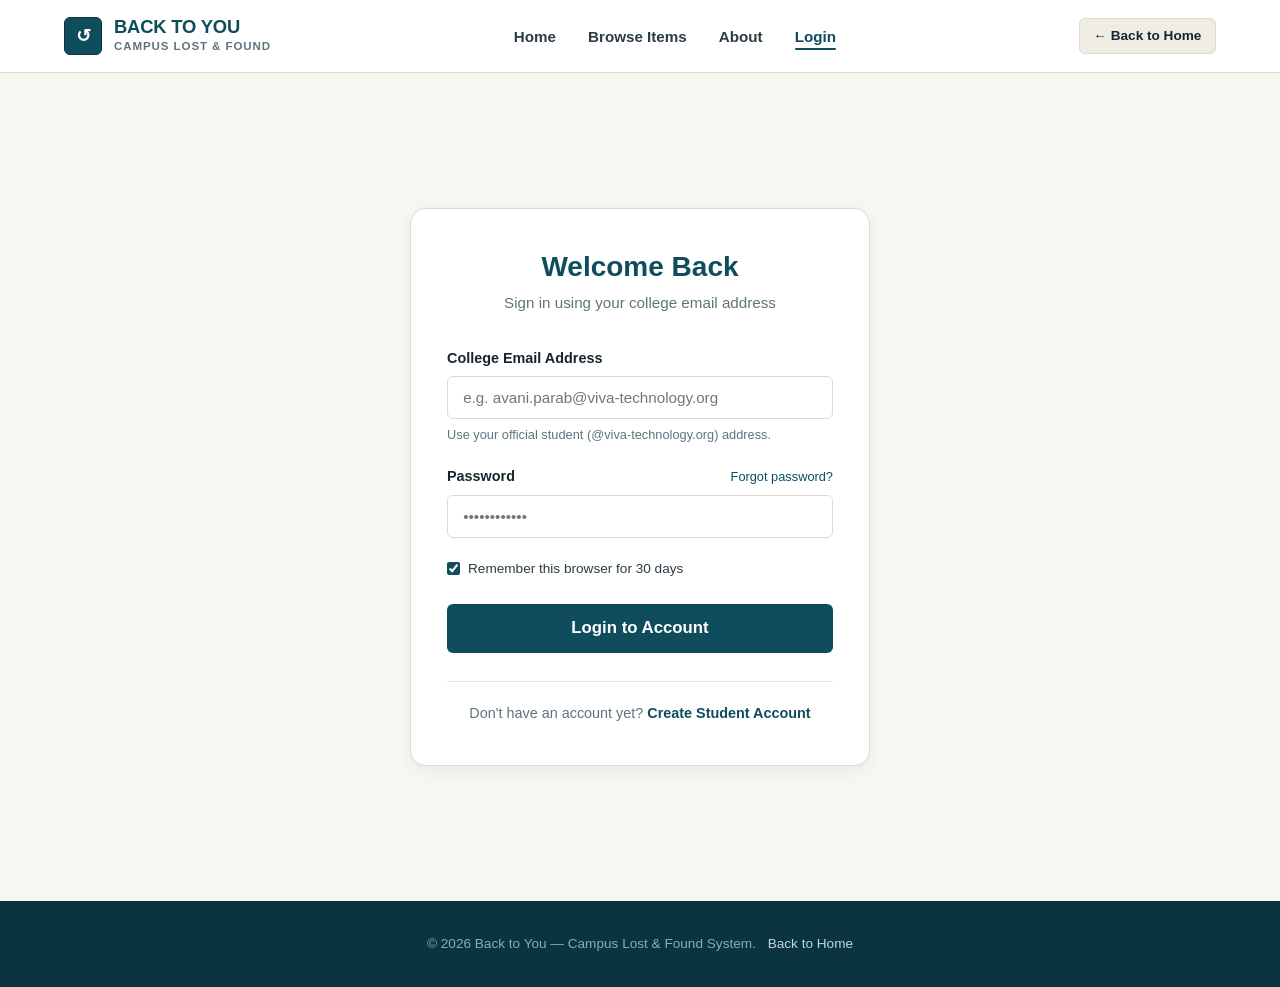
==== login.html @ 6b31cf3d "Initial Commit - Back-to-You project upload" ====
<!DOCTYPE html>
<html lang="en">

<head>
  <meta charset="UTF-8">
  <meta name="viewport" content="width=device-width, initial-scale=1.0">
  <title>Login — Back to You</title>
  <meta name="description" content="Sign in to your Back to You student or staff campus account.">
  <link rel="stylesheet" href="style.css">
</head>

<body>

  <!-- Top Navigation Bar -->
  <header class="site-header">
    <div class="container">
      <nav class="navbar" aria-label="Main Navigation">
        <a href="index.html" class="brand">
          <div class="brand-icon" aria-hidden="true">↺</div>
          <div class="brand-text">
            <span class="brand-title">BACK TO YOU</span>
            <span class="brand-subtitle">Campus Lost &amp; Found</span>
          </div>
        </a>

        <ul class="nav-links">
          <li><a href="index.html" class="nav-link">Home</a></li>
          <li><a href="items.html" class="nav-link">Browse Items</a></li>
          <li><a href="index.html#about" class="nav-link">About</a></li>
          <li><a href="login.html" class="nav-link active">Login</a></li>
        </ul>

        <div class="nav-actions">
          <a href="index.html" class="btn btn-secondary btn-sm">&larr; Back to Home</a>
        </div>
      </nav>
    </div>
  </header>

  <!-- Login Main Content -->
  <main class="auth-page">
    <div class="auth-card">
      <div class="auth-header">
        <h1>Welcome Back</h1>
        <p>Sign in using your college email address</p>
      </div>

      <form action="dashboard.html" method="get">
        <div class="form-group">
          <label for="login-email" class="form-label">College Email Address</label>
          <input type="email" id="login-email" name="email" class="form-control"
            placeholder="e.g. avani.parab@viva-technology.org" required>
          <div class="form-help">Use your official student (@viva-technology.org) address.</div>
        </div>

        <div class="form-group">
          <div style="display: flex; justify-content: space-between; align-items: center; margin-bottom: 0.4rem;">
            <label for="login-password" class="form-label" style="margin-bottom: 0;">Password</label>
            <a href="#" style="font-size: 0.8rem; color: var(--primary);">Forgot password?</a>
          </div>
          <input type="password" id="login-password" name="password" class="form-control" placeholder="••••••••••••"
            required>
        </div>

        <div class="form-group" style="display: flex; align-items: center; gap: 0.5rem; margin-top: 0.5rem;">
          <input type="checkbox" id="remember-me" name="remember" checked
            style="accent-color: var(--primary); cursor: pointer;">
          <label for="remember-me" style="font-size: 0.85rem; color: var(--text-body); cursor: pointer;">Remember this
            browser for 30 days</label>
        </div>

        <div style="margin-top: 1.5rem;">
          <button type="submit" class="btn btn-primary btn-full btn-lg">Login to Account</button>
        </div>
      </form>

      <div class="auth-footer">
        Don't have an account yet? <a href="register.html" style="font-weight: 600;">Create Student Account</a>
      </div>
    </div>
  </main>

  <!-- Footer -->
  <footer class="site-footer" style="padding: 2rem 0; margin-top: auto;">
    <div class="container text-center" style="font-size: 0.85rem; color: #8EABB4;">
      &copy; 2026 Back to You — Campus Lost &amp; Found System. <a href="index.html"
        style="color: #C0D6DC; margin-left: 0.5rem;">Back to Home</a>
    </div>
  </footer>

  <script src="script.js" defer></script>
</body>

</html>
---- style.css ----
/* ==========================================================================
   Back to You — Campus Lost & Found System
   Phase 1 Complete Stylesheet (Pure CSS3)
   ========================================================================== */

:root {
  /* Brand Palette */
  --primary: #0F4C5C;
  --primary-dark: #0A3540;
  --primary-light: #EBF4F6;
  --primary-border: #BCD5DB;
  
  --secondary: #F8F6F0;
  --secondary-surface: #EFECE3;
  --secondary-card: #FFFFFF;

  --accent: #E36414;
  --accent-hover: #C5530B;
  --accent-light: #FFF1E8;

  /* Neutrals & Text */
  --text-dark: #16262C;
  --text-body: #2B3D44;
  --text-muted: #5F747D;
  --text-light: #8E9FA6;
  --border: #DFD9CE;
  --border-light: #EDE8DE;

  /* Semantic Status */
  --status-lost-text: #991B1B;
  --status-lost-bg: #FEE2E2;
  --status-lost-border: #FECACA;

  --status-found-text: #065F46;
  --status-found-bg: #D1FAE5;
  --status-found-border: #A7F3D0;

  --status-resolved-text: #374151;
  --status-resolved-bg: #F3F4F6;
  --status-resolved-border: #E5E7EB;

  --status-active-text: #075985;
  --status-active-bg: #E0F2FE;
  --status-active-border: #BAE6FD;

  /* Elevation & Shape */
  --radius-sm: 6px;
  --radius-md: 10px;
  --radius-lg: 16px;
  --shadow-subtle: 0 1px 3px rgba(15, 76, 92, 0.06), 0 1px 2px rgba(0, 0, 0, 0.04);
  --shadow-card: 0 4px 14px rgba(15, 76, 92, 0.07);
  --shadow-hover: 0 8px 24px rgba(15, 76, 92, 0.12);

  /* Typography */
  --font-sans: -apple-system, BlinkMacSystemFont, "Segoe UI", Roboto, "Helvetica Neue", Arial, sans-serif;
  --font-mono: ui-monospace, SFMono-Regular, Menlo, Monaco, Consolas, monospace;
}

/* Base Reset */
*, *::before, *::after {
  box-sizing: border-box;
  margin: 0;
  padding: 0;
}

html {
  font-size: 16px;
  scroll-behavior: smooth;
}

body {
  font-family: var(--font-sans);
  background-color: var(--secondary);
  color: var(--text-body);
  line-height: 1.6;
  min-height: 100vh;
  display: flex;
  flex-direction: column;
  overflow-x: hidden;
  -webkit-font-smoothing: antialiased;
}

img, svg {
  display: block;
  max-width: 100%;
}

a {
  color: var(--primary);
  text-decoration: none;
  transition: color 0.2s ease;
}

a:hover {
  color: var(--primary-dark);
}

/* ==========================================================================
   Typography & Common Elements
   ========================================================================== */

h1, h2, h3, h4, h5, h6 {
  color: var(--text-dark);
  font-weight: 700;
  line-height: 1.25;
}

p {
  margin-bottom: 1rem;
}

p:last-child {
  margin-bottom: 0;
}

.text-muted {
  color: var(--text-muted);
}

.text-center {
  text-align: center;
}

.tabular-num {
  font-variant-numeric: tabular-nums;
  font-feature-settings: "tnum";
}

.container {
  width: 100%;
  max-width: 1200px;
  margin: 0 auto;
  padding: 0 1.5rem;
}

.section {
  padding: 4.5rem 0;
}

.section-title {
  font-size: 2rem;
  margin-bottom: 0.5rem;
  color: var(--text-dark);
}

.section-subtitle {
  color: var(--text-muted);
  font-size: 1.1rem;
  max-width: 650px;
  margin-bottom: 2.5rem;
}

/* ==========================================================================
   Buttons
   ========================================================================== */

.btn {
  display: inline-flex;
  align-items: center;
  justify-content: center;
  gap: 0.5rem;
  font-family: var(--font-sans);
  font-size: 0.95rem;
  font-weight: 600;
  padding: 0.7rem 1.4rem;
  border-radius: var(--radius-sm);
  border: 1px solid transparent;
  cursor: pointer;
  text-decoration: none;
  white-space: nowrap;
  transition: background-color 0.2s ease, border-color 0.2s ease, color 0.2s ease, transform 0.15s ease;
}

.btn:active {
  transform: translateY(1px);
}

.btn-primary {
  background-color: var(--primary);
  color: #FFFFFF;
}

.btn-primary:hover {
  background-color: var(--primary-dark);
  color: #FFFFFF;
}

.btn-accent {
  background-color: var(--accent);
  color: #FFFFFF;
}

.btn-accent:hover {
  background-color: var(--accent-hover);
  color: #FFFFFF;
}

.btn-secondary {
  background-color: var(--secondary-surface);
  color: var(--text-dark);
  border-color: var(--border);
}

.btn-secondary:hover {
  background-color: var(--border);
  color: var(--text-dark);
}

.btn-outline {
  background-color: transparent;
  color: var(--primary);
  border-color: var(--primary);
}

.btn-outline:hover {
  background-color: var(--primary-light);
  color: var(--primary-dark);
}

.btn-outline-white {
  background-color: transparent;
  color: #FFFFFF;
  border-color: rgba(255, 255, 255, 0.4);
}

.btn-outline-white:hover {
  background-color: rgba(255, 255, 255, 0.1);
  border-color: #FFFFFF;
}

.btn-sm {
  padding: 0.4rem 0.85rem;
  font-size: 0.85rem;
}

.btn-lg {
  padding: 0.85rem 1.8rem;
  font-size: 1.05rem;
}

.btn-full {
  width: 100%;
}

.btn-danger {
  background-color: #DC2626;
  color: #FFFFFF;
}

.btn-danger:hover {
  background-color: #B91C1C;
}

/* ==========================================================================
   Badges
   ========================================================================== */

.badge {
  display: inline-flex;
  align-items: center;
  font-size: 0.75rem;
  font-weight: 700;
  letter-spacing: 0.04em;
  text-transform: uppercase;
  padding: 0.25rem 0.65rem;
  border-radius: 4px;
  border: 1px solid transparent;
  line-height: 1;
}

.badge-lost {
  background-color: var(--status-lost-bg);
  color: var(--status-lost-text);
  border-color: var(--status-lost-border);
}

.badge-found {
  background-color: var(--status-found-bg);
  color: var(--status-found-text);
  border-color: var(--status-found-border);
}

.badge-resolved {
  background-color: var(--status-resolved-bg);
  color: var(--status-resolved-text);
  border-color: var(--status-resolved-border);
}

.badge-active {
  background-color: var(--status-active-bg);
  color: var(--status-active-text);
  border-color: var(--status-active-border);
}

.badge-role {
  background-color: var(--primary-light);
  color: var(--primary);
  border-color: var(--primary-border);
}

/* ==========================================================================
   Public Navigation Bar
   ========================================================================== */

.site-header {
  background-color: #FFFFFF;
  border-bottom: 1px solid var(--border);
  position: sticky;
  top: 0;
  z-index: 50;
  box-shadow: 0 1px 3px rgba(0, 0, 0, 0.02);
}

.navbar {
  display: flex;
  align-items: center;
  justify-content: space-between;
  height: 72px;
}

.brand {
  display: flex;
  align-items: center;
  gap: 0.75rem;
  text-decoration: none;
}

.brand-icon {
  width: 38px;
  height: 38px;
  background-color: var(--primary);
  color: #FFFFFF;
  border-radius: var(--radius-sm);
  display: flex;
  align-items: center;
  justify-content: center;
  font-weight: 800;
  font-size: 1.15rem;
  border: 1px solid var(--primary-dark);
}

.brand-text {
  display: flex;
  flex-direction: column;
}

.brand-title {
  font-size: 1.15rem;
  font-weight: 800;
  letter-spacing: -0.01em;
  color: var(--primary);
  line-height: 1.1;
}

.brand-subtitle {
  font-size: 0.72rem;
  text-transform: uppercase;
  letter-spacing: 0.08em;
  color: var(--text-muted);
  font-weight: 600;
}

.nav-links {
  display: flex;
  align-items: center;
  gap: 2rem;
  list-style: none;
}

.nav-link {
  font-size: 0.95rem;
  font-weight: 600;
  color: var(--text-body);
  transition: color 0.15s ease;
  position: relative;
  padding: 0.35rem 0;
}

.nav-link:hover,
.nav-link.active {
  color: var(--primary);
}

.nav-link.active::after {
  content: "";
  position: absolute;
  bottom: 0;
  left: 0;
  right: 0;
  height: 2px;
  background-color: var(--primary);
  border-radius: 2px;
}

.nav-actions {
  display: flex;
  align-items: center;
  gap: 0.85rem;
}

/* ==========================================================================
   Home Hero Section
   ========================================================================== */

.hero {
  background: linear-gradient(180deg, #FFFFFF 0%, var(--secondary) 100%);
  border-bottom: 1px solid var(--border);
  padding: 5rem 0 4.5rem;
}

.hero-grid {
  display: grid;
  grid-template-columns: 1.2fr 0.8fr;
  gap: 3.5rem;
  align-items: center;
}

.hero-badge {
  display: inline-flex;
  align-items: center;
  gap: 0.5rem;
  background-color: var(--primary-light);
  color: var(--primary);
  font-size: 0.82rem;
  font-weight: 700;
  letter-spacing: 0.04em;
  padding: 0.35rem 0.85rem;
  border-radius: 20px;
  margin-bottom: 1.25rem;
  border: 1px solid var(--primary-border);
}

.hero-title {
  font-size: 3rem;
  font-weight: 800;
  line-height: 1.15;
  color: var(--text-dark);
  margin-bottom: 1.25rem;
}

.hero-title span {
  color: var(--primary);
  display: block;
}

.hero-desc {
  font-size: 1.15rem;
  color: var(--text-muted);
  line-height: 1.6;
  margin-bottom: 2rem;
  max-width: 560px;
}

.hero-actions {
  display: flex;
  flex-wrap: wrap;
  gap: 1rem;
  margin-bottom: 2rem;
}

.hero-notice {
  display: flex;
  align-items: center;
  gap: 0.5rem;
  font-size: 0.85rem;
  color: var(--text-muted);
}

.hero-card {
  background-color: #FFFFFF;
  border: 1px solid var(--border);
  border-radius: var(--radius-lg);
  padding: 2rem;
  box-shadow: var(--shadow-card);
}

.hero-card-header {
  border-bottom: 1px solid var(--border-light);
  padding-bottom: 1.25rem;
  margin-bottom: 1.25rem;
}

.hero-stat-row {
  display: grid;
  grid-template-columns: 1fr 1fr;
  gap: 1.25rem;
  margin-bottom: 1.5rem;
}

.hero-stat-box {
  background-color: var(--secondary);
  border: 1px solid var(--border-light);
  padding: 1rem;
  border-radius: var(--radius-md);
}

.hero-stat-value {
  font-size: 1.8rem;
  font-weight: 800;
  color: var(--primary);
  line-height: 1;
  margin-bottom: 0.25rem;
}

.hero-stat-label {
  font-size: 0.8rem;
  font-weight: 600;
  color: var(--text-muted);
  text-transform: uppercase;
}

/* ==========================================================================
   How It Works Section
   ========================================================================== */

.how-it-works {
  background-color: #FFFFFF;
  border-bottom: 1px solid var(--border);
}

.steps-grid {
  display: grid;
  grid-template-columns: repeat(3, 1fr);
  gap: 2rem;
}

.step-card {
  background-color: var(--secondary);
  border: 1px solid var(--border);
  border-radius: var(--radius-md);
  padding: 2.25rem 1.75rem;
  position: relative;
  transition: transform 0.2s ease, border-color 0.2s ease;
}

.step-card:hover {
  transform: translateY(-3px);
  border-color: var(--primary-border);
}

.step-number {
  font-family: var(--font-mono);
  font-size: 1rem;
  font-weight: 700;
  color: var(--accent);
  background-color: var(--accent-light);
  padding: 0.25rem 0.65rem;
  border-radius: var(--radius-sm);
  display: inline-block;
  margin-bottom: 1.25rem;
}

.step-title {
  font-size: 1.35rem;
  color: var(--primary);
  margin-bottom: 0.75rem;
}

.step-desc {
  color: var(--text-muted);
  font-size: 0.95rem;
  line-height: 1.55;
}

/* ==========================================================================
   Item Cards & Grids
   ========================================================================== */

.item-grid {
  display: grid;
  grid-template-columns: repeat(auto-fill, minmax(270px, 1fr));
  gap: 1.5rem;
}

.item-card {
  background-color: #FFFFFF;
  border: 1px solid var(--border);
  border-radius: var(--radius-md);
  overflow: hidden;
  box-shadow: var(--shadow-subtle);
  display: flex;
  flex-direction: column;
  transition: transform 0.2s ease, box-shadow 0.2s ease, border-color 0.2s ease;
}

.item-card:hover {
  transform: translateY(-3px);
  box-shadow: var(--shadow-hover);
  border-color: var(--primary-border);
}

.item-image-wrapper {
  position: relative;
  height: 170px;
  background-color: var(--secondary-surface);
  display: flex;
  align-items: center;
  justify-content: center;
  border-bottom: 1px solid var(--border-light);
  overflow: hidden;
}

.item-placeholder-icon {
  width: 52px;
  height: 52px;
  color: var(--text-muted);
  opacity: 0.7;
}

.item-status-overlay {
  position: absolute;
  top: 12px;
  left: 12px;
}

.item-date-overlay {
  position: absolute;
  bottom: 8px;
  right: 12px;
  font-size: 0.75rem;
  background-color: rgba(22, 38, 44, 0.75);
  color: #FFFFFF;
  padding: 0.15rem 0.5rem;
  border-radius: 4px;
}

.item-card-body {
  padding: 1.25rem;
  display: flex;
  flex-direction: column;
  flex-grow: 1;
}

.item-category-meta {
  font-size: 0.78rem;
  font-weight: 700;
  text-transform: uppercase;
  letter-spacing: 0.06em;
  color: var(--text-muted);
  margin-bottom: 0.4rem;
}

.item-title {
  font-size: 1.1rem;
  color: var(--text-dark);
  font-weight: 700;
  margin-bottom: 0.75rem;
  line-height: 1.35;
}

.item-location {
  display: flex;
  align-items: center;
  gap: 0.4rem;
  color: var(--text-muted);
  font-size: 0.88rem;
  margin-bottom: 1.25rem;
}

.item-location svg {
  width: 16px;
  height: 16px;
  flex-shrink: 0;
  color: var(--accent);
}

.item-card-footer {
  margin-top: auto;
  border-top: 1px solid var(--border-light);
  padding-top: 1rem;
  display: flex;
  align-items: center;
  justify-content: space-between;
}

/* ==========================================================================
   About Section
   ========================================================================== */

.about-section {
  background-color: #FFFFFF;
  border-top: 1px solid var(--border);
  border-bottom: 1px solid var(--border);
}

.about-grid {
  display: grid;
  grid-template-columns: 1.1fr 0.9fr;
  gap: 3.5rem;
  align-items: center;
}

.about-highlights {
  display: grid;
  grid-template-columns: 1fr 1fr;
  gap: 1.25rem;
}

.highlight-box {
  background-color: var(--secondary);
  border: 1px solid var(--border);
  padding: 1.25rem;
  border-radius: var(--radius-md);
}

.highlight-box h4 {
  font-size: 1rem;
  color: var(--primary);
  margin-bottom: 0.35rem;
}

.highlight-box p {
  font-size: 0.85rem;
  color: var(--text-muted);
}

/* ==========================================================================
   Footer
   ========================================================================== */

.site-footer {
  background-color: var(--primary-dark);
  color: #FFFFFF;
  padding: 4rem 0 2rem;
  margin-top: auto;
}

.footer-grid {
  display: grid;
  grid-template-columns: 1.5fr 1fr 1fr 1fr;
  gap: 2.5rem;
  margin-bottom: 3rem;
}

.footer-brand {
  display: flex;
  flex-direction: column;
  gap: 1rem;
}

.footer-brand-title {
  color: #FFFFFF;
  font-size: 1.3rem;
  font-weight: 800;
  letter-spacing: -0.01em;
}

.footer-brand-desc {
  color: #A3BDC4;
  font-size: 0.9rem;
  line-height: 1.55;
  max-width: 320px;
}

.footer-col-title {
  color: #FFFFFF;
  font-size: 0.95rem;
  font-weight: 700;
  text-transform: uppercase;
  letter-spacing: 0.05em;
  margin-bottom: 1.25rem;
}

.footer-nav {
  list-style: none;
  display: flex;
  flex-direction: column;
  gap: 0.65rem;
}

.footer-nav a {
  color: #C0D6DC;
  font-size: 0.9rem;
}

.footer-nav a:hover {
  color: #FFFFFF;
}

.footer-bottom {
  border-top: 1px solid rgba(255, 255, 255, 0.12);
  padding-top: 1.75rem;
  display: flex;
  align-items: center;
  justify-content: space-between;
  font-size: 0.85rem;
  color: #8EABB4;
}

/* ==========================================================================
   Forms & Authentication Pages (Login, Register)
   ========================================================================== */

.auth-page {
  min-height: calc(100vh - 72px);
  display: flex;
  align-items: center;
  justify-content: center;
  padding: 3rem 1.5rem;
}

.auth-card {
  background-color: #FFFFFF;
  border: 1px solid var(--border);
  border-radius: var(--radius-lg);
  padding: 2.5rem 2.25rem;
  width: 100%;
  max-width: 460px;
  box-shadow: var(--shadow-card);
}

.auth-header {
  text-align: center;
  margin-bottom: 2rem;
}

.auth-header h1 {
  font-size: 1.75rem;
  color: var(--primary);
  margin-bottom: 0.4rem;
}

.auth-header p {
  color: var(--text-muted);
  font-size: 0.95rem;
}

.form-group {
  margin-bottom: 1.25rem;
}

.form-label {
  display: block;
  font-size: 0.9rem;
  font-weight: 600;
  color: var(--text-dark);
  margin-bottom: 0.4rem;
}

.form-label-hint {
  font-weight: 400;
  color: var(--text-muted);
  font-size: 0.8rem;
  margin-left: 0.35rem;
}

.form-control {
  width: 100%;
  font-family: var(--font-sans);
  font-size: 0.95rem;
  padding: 0.75rem 0.95rem;
  color: var(--text-dark);
  background-color: #FFFFFF;
  border: 1px solid var(--border);
  border-radius: var(--radius-sm);
  outline: none;
  transition: border-color 0.2s ease, box-shadow 0.2s ease;
}

.form-control:focus {
  border-color: var(--primary);
  box-shadow: 0 0 0 3px var(--primary-light);
}

textarea.form-control {
  min-height: 110px;
  resize: vertical;
}

select.form-control {
  cursor: pointer;
  background-image: url("data:image/svg+xml,%3Csvg xmlns='http://www.w3.org/2000/svg' width='16' height='16' viewBox='0 0 24 24' fill='none' stroke='%235F747D' stroke-width='2' stroke-linecap='round' stroke-linejoin='round'%3E%3Cpath d='m6 9 6 6 6-6'/%3E%3C/svg%3E");
  background-repeat: no-repeat;
  background-position: right 0.85rem center;
  appearance: none;
  padding-right: 2.25rem;
}

.form-help {
  font-size: 0.8rem;
  color: var(--text-muted);
  margin-top: 0.35rem;
}

.form-row {
  display: grid;
  grid-template-columns: 1fr 1fr;
  gap: 1rem;
}

.file-drop-zone {
  border: 2px dashed var(--border);
  border-radius: var(--radius-sm);
  padding: 1.5rem;
  text-align: center;
  background-color: var(--secondary);
  cursor: pointer;
  transition: border-color 0.2s ease;
}

.file-drop-zone:hover {
  border-color: var(--primary);
}

.file-drop-zone svg {
  margin: 0 auto 0.5rem;
  color: var(--text-muted);
}

.auth-footer {
  text-align: center;
  margin-top: 1.75rem;
  padding-top: 1.25rem;
  border-top: 1px solid var(--border-light);
  font-size: 0.9rem;
  color: var(--text-muted);
}

.auth-demo-box {
  margin-top: 1.25rem;
  padding: 0.75rem 1rem;
  background-color: var(--secondary-surface);
  border: 1px solid var(--border);
  border-radius: var(--radius-sm);
  font-size: 0.82rem;
  color: var(--text-body);
}

/* ==========================================================================
   Browse & Filter Bar (items.html)
   ========================================================================== */

.filter-card {
  background-color: #FFFFFF;
  border: 1px solid var(--border);
  border-radius: var(--radius-md);
  padding: 1.5rem;
  margin-bottom: 2.5rem;
  box-shadow: var(--shadow-subtle);
}

.filter-grid {
  display: grid;
  grid-template-columns: 2fr 1fr 1fr 1fr;
  gap: 1rem;
  align-items: flex-end;
}

.filter-tab-bar {
  display: flex;
  align-items: center;
  gap: 0.5rem;
  margin-top: 1.25rem;
  padding-top: 1.25rem;
  border-top: 1px solid var(--border-light);
  overflow-x: auto;
  white-space: nowrap;
}

.filter-tab {
  font-size: 0.85rem;
  font-weight: 600;
  padding: 0.35rem 0.85rem;
  border-radius: 20px;
  background-color: var(--secondary);
  color: var(--text-body);
  border: 1px solid var(--border);
  cursor: pointer;
  text-decoration: none;
}

.filter-tab.active {
  background-color: var(--primary);
  color: #FFFFFF;
  border-color: var(--primary);
}

.filter-tab:hover:not(.active) {
  background-color: var(--secondary-surface);
}

.search-input-wrapper {
  position: relative;
}

.search-input-wrapper svg {
  position: absolute;
  left: 0.85rem;
  top: 50%;
  transform: translateY(-50%);
  width: 18px;
  height: 18px;
  color: var(--text-muted);
}

.search-input-wrapper input {
  padding-left: 2.4rem;
}

/* ==========================================================================
   Item Details Page (item-details.html)
   ========================================================================== */

.breadcrumb {
  display: flex;
  align-items: center;
  gap: 0.5rem;
  font-size: 0.85rem;
  color: var(--text-muted);
  margin-bottom: 1.75rem;
}

.breadcrumb a {
  color: var(--primary);
}

.details-grid {
  display: grid;
  grid-template-columns: 1fr 1.25fr;
  gap: 2.5rem;
  align-items: start;
}

.details-image-card {
  background-color: #FFFFFF;
  border: 1px solid var(--border);
  border-radius: var(--radius-lg);
  overflow: hidden;
  box-shadow: var(--shadow-card);
}

.details-image-large {
  height: 340px;
  background-color: var(--secondary-surface);
  display: flex;
  align-items: center;
  justify-content: center;
  position: relative;
}

.details-content-card {
  background-color: #FFFFFF;
  border: 1px solid var(--border);
  border-radius: var(--radius-lg);
  padding: 2.25rem;
  box-shadow: var(--shadow-card);
}

.details-meta-list {
  display: grid;
  grid-template-columns: 1fr 1fr;
  gap: 1.25rem;
  margin: 1.75rem 0;
  padding: 1.25rem 0;
  border-top: 1px solid var(--border-light);
  border-bottom: 1px solid var(--border-light);
}

.details-meta-item {
  display: flex;
  flex-direction: column;
}

.details-meta-label {
  font-size: 0.78rem;
  font-weight: 700;
  text-transform: uppercase;
  letter-spacing: 0.05em;
  color: var(--text-muted);
  margin-bottom: 0.25rem;
}

.details-meta-val {
  font-size: 1.05rem;
  font-weight: 600;
  color: var(--text-dark);
}

.reporter-box {
  background-color: var(--secondary);
  border: 1px solid var(--border);
  border-radius: var(--radius-md);
  padding: 1.25rem;
  margin: 1.5rem 0;
}

.reporter-header {
  display: flex;
  align-items: center;
  gap: 0.85rem;
  margin-bottom: 0.75rem;
}

.reporter-avatar {
  width: 44px;
  height: 44px;
  border-radius: 50%;
  background-color: var(--primary);
  color: #FFFFFF;
  font-weight: 700;
  display: flex;
  align-items: center;
  justify-content: center;
}

.reporter-name {
  font-weight: 700;
  color: var(--text-dark);
}

.reporter-dept {
  font-size: 0.82rem;
  color: var(--text-muted);
}

.safety-note {
  font-size: 0.85rem;
  color: var(--text-muted);
  background-color: #FFFBEB;
  border: 1px solid #FDE68A;
  border-radius: var(--radius-sm);
  padding: 0.85rem;
  margin-top: 1.25rem;
}

/* ==========================================================================
   Dashboard & Admin Layout (Sidebar + Main)
   ========================================================================== */

.app-layout {
  display: flex;
  min-height: 100vh;
  background-color: var(--secondary);
}

.sidebar {
  width: 260px;
  background-color: var(--primary-dark);
  color: #FFFFFF;
  display: flex;
  flex-direction: column;
  flex-shrink: 0;
  border-right: 1px solid rgba(0, 0, 0, 0.1);
}

.sidebar-header {
  padding: 1.5rem;
  border-bottom: 1px solid rgba(255, 255, 255, 0.1);
}

.sidebar-header .brand-title {
  color: #FFFFFF;
}

.sidebar-header .brand-subtitle {
  color: #9EC0C7;
}

.sidebar-user {
  padding: 1.25rem 1.5rem;
  border-bottom: 1px solid rgba(255, 255, 255, 0.08);
  display: flex;
  align-items: center;
  gap: 0.75rem;
}

.sidebar-user-avatar {
  width: 38px;
  height: 38px;
  border-radius: 50%;
  background-color: var(--accent);
  color: #FFFFFF;
  font-weight: 700;
  display: flex;
  align-items: center;
  justify-content: center;
  font-size: 0.95rem;
}

.sidebar-user-info {
  display: flex;
  flex-direction: column;
  overflow: hidden;
}

.sidebar-user-name {
  font-size: 0.9rem;
  font-weight: 700;
  color: #FFFFFF;
  white-space: nowrap;
  text-overflow: ellipsis;
  overflow: hidden;
}

.sidebar-user-role {
  font-size: 0.75rem;
  color: #A3C5CD;
}

.sidebar-nav {
  list-style: none;
  padding: 1.25rem 0.75rem;
  display: flex;
  flex-direction: column;
  gap: 0.35rem;
  flex-grow: 1;
}

.sidebar-nav a {
  display: flex;
  align-items: center;
  gap: 0.75rem;
  padding: 0.7rem 0.95rem;
  border-radius: var(--radius-sm);
  color: #C2DBE2;
  font-size: 0.92rem;
  font-weight: 600;
  transition: all 0.15s ease;
}

.sidebar-nav a svg {
  width: 18px;
  height: 18px;
  opacity: 0.8;
}

.sidebar-nav a:hover {
  background-color: rgba(255, 255, 255, 0.08);
  color: #FFFFFF;
}

.sidebar-nav a.active {
  background-color: var(--primary);
  color: #FFFFFF;
  border: 1px solid rgba(255, 255, 255, 0.15);
}

.sidebar-footer {
  padding: 1.25rem 0.75rem;
  border-top: 1px solid rgba(255, 255, 255, 0.1);
}

.main-content {
  flex-grow: 1;
  display: flex;
  flex-direction: column;
  min-width: 0;
  background-color: var(--secondary);
}

.content-topbar {
  background-color: #FFFFFF;
  border-bottom: 1px solid var(--border);
  height: 72px;
  display: flex;
  align-items: center;
  justify-content: space-between;
  padding: 0 2rem;
}

.content-area {
  padding: 2.5rem 2rem;
  flex-grow: 1;
}

/* ==========================================================================
   Dashboard Metrics & Summaries
   ========================================================================== */

.metrics-grid {
  display: grid;
  grid-template-columns: repeat(auto-fit, minmax(220px, 1fr));
  gap: 1.5rem;
  margin-bottom: 2.5rem;
}

.metric-card {
  background-color: #FFFFFF;
  border: 1px solid var(--border);
  border-radius: var(--radius-md);
  padding: 1.5rem;
  box-shadow: var(--shadow-subtle);
  display: flex;
  align-items: center;
  justify-content: space-between;
}

.metric-value {
  font-size: 2.2rem;
  font-weight: 800;
  color: var(--primary);
  line-height: 1;
  margin-bottom: 0.35rem;
}

.metric-label {
  font-size: 0.85rem;
  font-weight: 600;
  color: var(--text-muted);
}

.metric-icon-wrap {
  width: 48px;
  height: 48px;
  border-radius: var(--radius-sm);
  background-color: var(--primary-light);
  color: var(--primary);
  display: flex;
  align-items: center;
  justify-content: center;
}

/* ==========================================================================
   Content Cards, Panels & Form Containers
   ========================================================================== */

.panel {
  background-color: #FFFFFF;
  border: 1px solid var(--border);
  border-radius: var(--radius-md);
  box-shadow: var(--shadow-subtle);
  margin-bottom: 2rem;
  overflow: hidden;
}

.panel-header {
  padding: 1.25rem 1.5rem;
  border-bottom: 1px solid var(--border-light);
  display: flex;
  align-items: center;
  justify-content: space-between;
}

.panel-title {
  font-size: 1.15rem;
  font-weight: 700;
  color: var(--text-dark);
}

.panel-body {
  padding: 1.5rem;
}

/* ==========================================================================
   Data Tables
   ========================================================================== */

.table-responsive {
  width: 100%;
  overflow-x: auto;
}

.data-table {
  width: 100%;
  border-collapse: collapse;
  text-align: left;
  font-size: 0.9rem;
}

.data-table th {
  background-color: var(--secondary);
  color: var(--text-muted);
  font-size: 0.75rem;
  font-weight: 700;
  text-transform: uppercase;
  letter-spacing: 0.05em;
  padding: 0.85rem 1.25rem;
  border-bottom: 1px solid var(--border);
}

.data-table td {
  padding: 1rem 1.25rem;
  border-bottom: 1px solid var(--border-light);
  color: var(--text-body);
  vertical-align: middle;
}

.data-table tr:hover td {
  background-color: #FAF9F5;
}

.table-action-group {
  display: inline-flex;
  align-items: center;
  gap: 0.5rem;
}

/* ==========================================================================
   Report Lost & Found Forms Layout
   ========================================================================== */

.form-container {
  max-width: 800px;
  background-color: #FFFFFF;
  border: 1px solid var(--border);
  border-radius: var(--radius-lg);
  padding: 2.25rem;
  box-shadow: var(--shadow-card);
}

.form-instructions-box {
  background-color: var(--primary-light);
  border: 1px solid var(--primary-border);
  border-radius: var(--radius-sm);
  padding: 1rem 1.25rem;
  margin-bottom: 1.75rem;
  color: var(--primary-dark);
  font-size: 0.9rem;
}

.form-actions-row {
  display: flex;
  align-items: center;
  justify-content: space-between;
  margin-top: 2rem;
  padding-top: 1.5rem;
  border-top: 1px solid var(--border-light);
}

/* ==========================================================================
   Responsive Adaptations
   ========================================================================== */

@media (max-width: 1024px) {
  .hero-grid,
  .about-grid,
  .details-grid {
    grid-template-columns: 1fr;
    gap: 2.5rem;
  }

  .steps-grid {
    grid-template-columns: 1fr;
  }

  .footer-grid {
    grid-template-columns: 1fr 1fr;
  }
}

@media (max-width: 768px) {
  .navbar {
    height: auto;
    padding: 1rem 0;
    flex-wrap: wrap;
    gap: 1rem;
  }

  .nav-links {
    order: 3;
    width: 100%;
    justify-content: space-between;
    gap: 1rem;
    padding-top: 0.75rem;
    border-top: 1px solid var(--border-light);
  }

  .hero {
    padding: 3rem 0;
  }

  .hero-title {
    font-size: 2.25rem;
  }

  .filter-grid {
    grid-template-columns: 1fr;
  }

  .app-layout {
    flex-direction: column;
  }

  .sidebar {
    width: 100%;
    border-right: none;
    border-bottom: 1px solid rgba(255, 255, 255, 0.1);
  }

  .sidebar-nav {
    flex-direction: row;
    flex-wrap: wrap;
    padding: 0.75rem;
  }

  .sidebar-nav a {
    font-size: 0.85rem;
    padding: 0.5rem 0.75rem;
  }

  .content-topbar {
    padding: 0 1rem;
    height: 60px;
  }

  .content-area {
    padding: 1.5rem 1rem;
  }

  .form-row,
  .details-meta-list {
    grid-template-columns: 1fr;
  }

  .footer-grid {
    grid-template-columns: 1fr;
    gap: 2rem;
  }

  .footer-bottom {
    flex-direction: column;
    gap: 1rem;
    text-align: center;
  }
}

@media (max-width: 480px) {
  .hero-actions {
    flex-direction: column;
  }

  .btn {
    width: 100%;
  }

  .hero-actions .btn {
    width: 100%;
  }

  .form-actions-row {
    flex-direction: column-reverse;
    gap: 1rem;
  }
}

/* ==========================================================================
   Phase 2 Interactive UI Additions
   ========================================================================== */

.form-error-msg {
  font-size: 0.82rem;
  color: #DC2626;
  margin-top: 0.35rem;
  font-weight: 500;
  display: block;
}

.form-control.is-invalid {
  border-color: #DC2626 !important;
  background-color: #FEF2F2 !important;
}

.form-alert {
  padding: 0.85rem 1.1rem;
  border-radius: var(--radius-sm);
  margin-bottom: 1.25rem;
  font-size: 0.9rem;
  font-weight: 600;
  display: flex;
  align-items: center;
  gap: 0.6rem;
  line-height: 1.4;
}

.form-alert.success {
  background-color: var(--status-found-bg);
  color: var(--status-found-text);
  border: 1px solid var(--status-found-border);
}

.form-alert.error {
  background-color: var(--status-lost-bg);
  color: var(--status-lost-text);
  border: 1px solid var(--status-lost-border);
}

.image-preview-wrapper {
  margin-top: 0.75rem;
  padding: 0.75rem;
  background: #FFFFFF;
  border: 1px solid var(--border);
  border-radius: var(--radius-sm);
  display: flex;
  align-items: center;
  gap: 1rem;
}

.image-preview-thumb {
  width: 80px;
  height: 80px;
  object-fit: cover;
  border-radius: 4px;
  border: 1px solid var(--border-light);
}

.image-preview-info {
  flex: 1;
  text-align: left;
}

.empty-state-box {
  background-color: #FFFFFF;
  border: 1px dashed var(--border);
  border-radius: var(--radius-md);
  padding: 3rem 1.5rem;
  text-align: center;
  margin: 1.5rem 0;
  width: 100%;
}

.empty-state-icon {
  width: 48px;
  height: 48px;
  margin: 0 auto 0.85rem;
  color: var(--text-muted);
  opacity: 0.75;
}

.empty-state-title {
  font-size: 1.2rem;
  color: var(--text-dark);
  margin-bottom: 0.4rem;
}

.empty-state-desc {
  font-size: 0.9rem;
  color: var(--text-muted);
  max-width: 450px;
  margin: 0 auto 1.25rem;
}

/* Toast notification */
.toast-notification {
  position: fixed;
  bottom: 2rem;
  right: 2rem;
  background-color: var(--text-dark);
  color: #FFFFFF;
  padding: 0.85rem 1.4rem;
  border-radius: var(--radius-sm);
  font-size: 0.9rem;
  font-weight: 600;
  box-shadow: 0 10px 30px rgba(0, 0, 0, 0.2);
  z-index: 9999;
  opacity: 0;
  transform: translateY(10px);
  transition: opacity 0.25s ease, transform 0.25s ease;
}

.toast-notification.show {
  opacity: 1;
  transform: translateY(0);
}
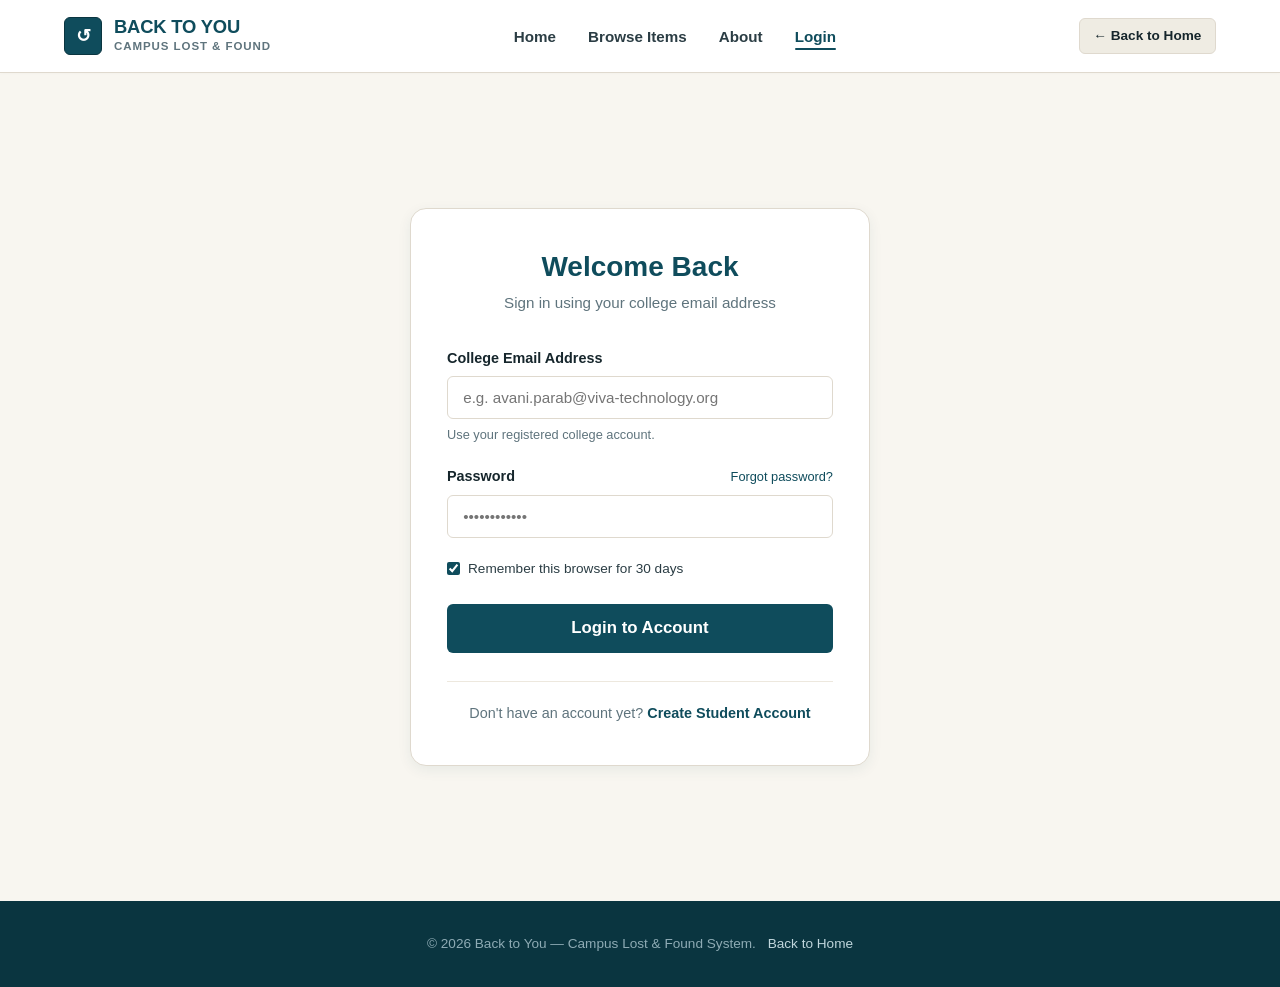
==== commit 65486b2e: "Update login help text and enhance user role display in dashboard" ====
--- a/login.html
+++ b/login.html
@@ -50,7 +50,7 @@
           <label for="login-email" class="form-label">College Email Address</label>
           <input type="email" id="login-email" name="email" class="form-control"
             placeholder="e.g. avani.parab@viva-technology.org" required>
-          <div class="form-help">Use your official student (@viva-technology.org) address.</div>
+          <div class="form-help">Use your registered college account.</div>
         </div>
 
         <div class="form-group">
